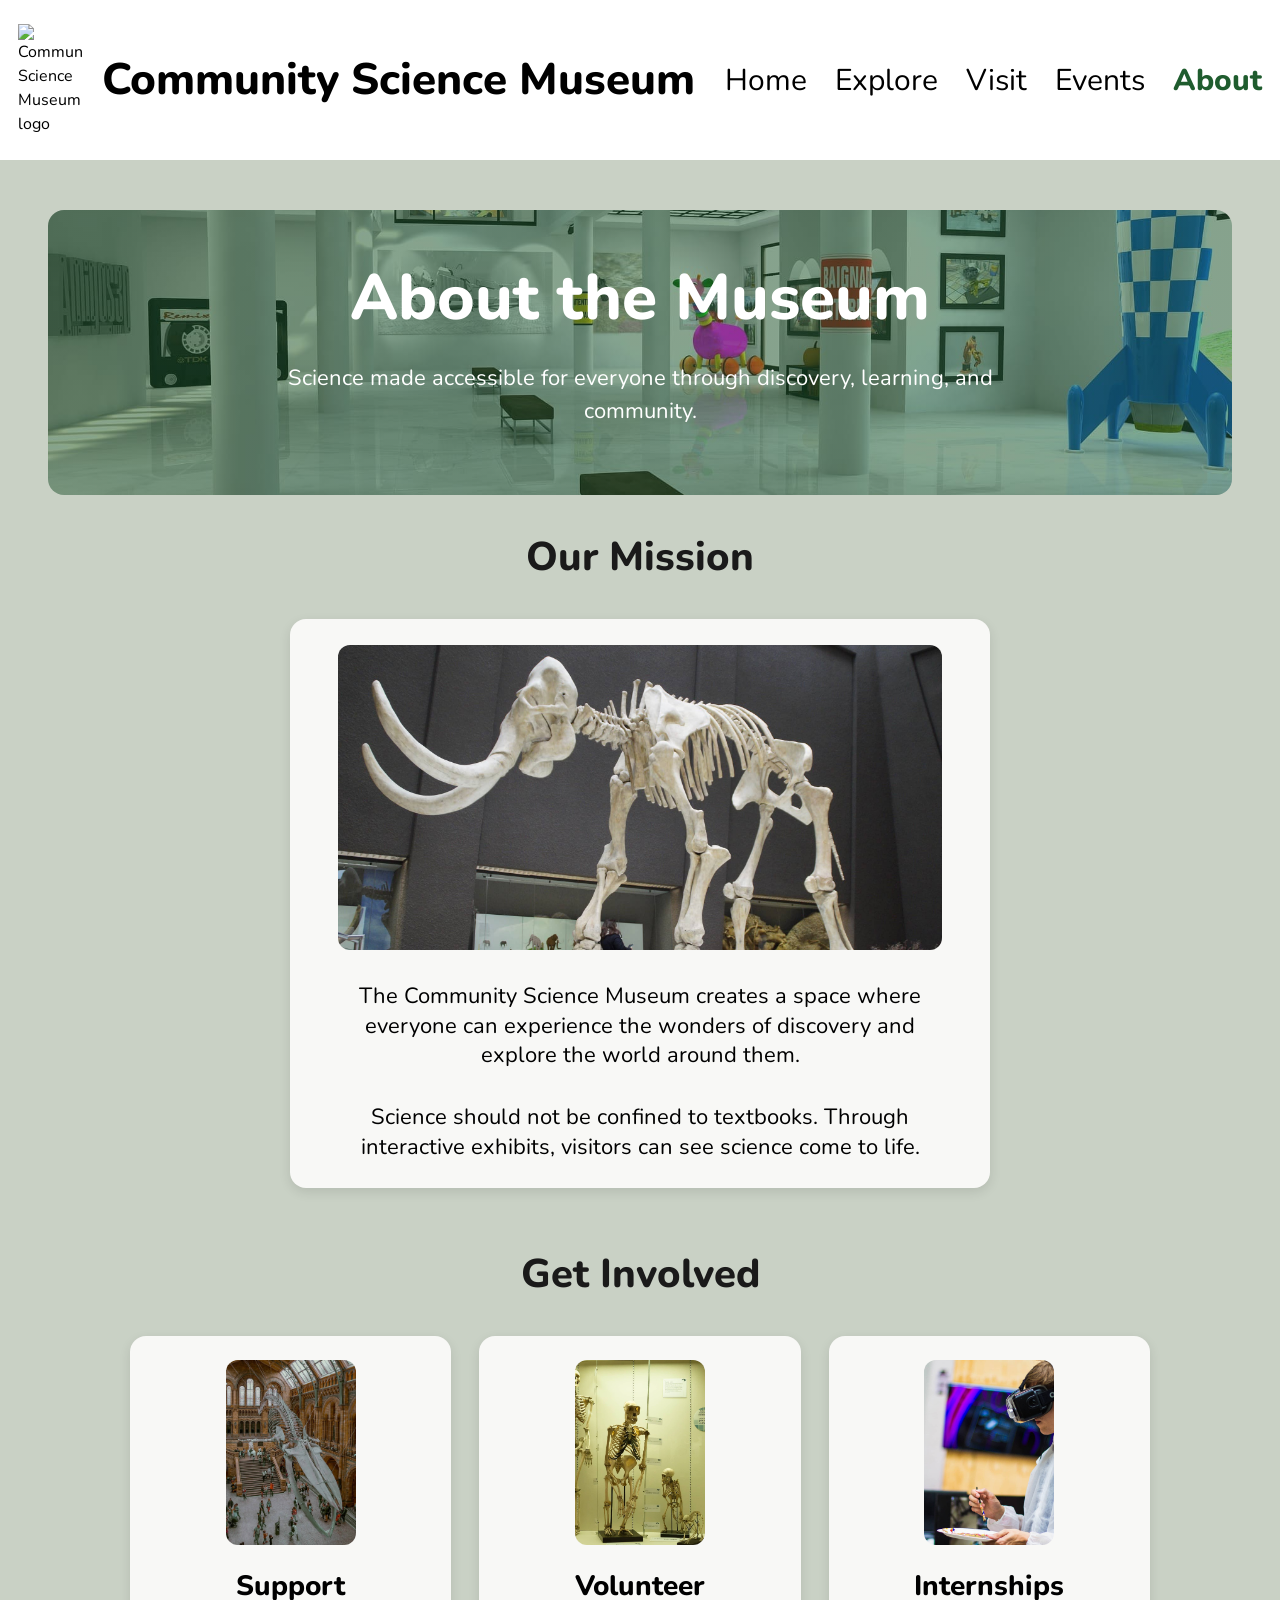
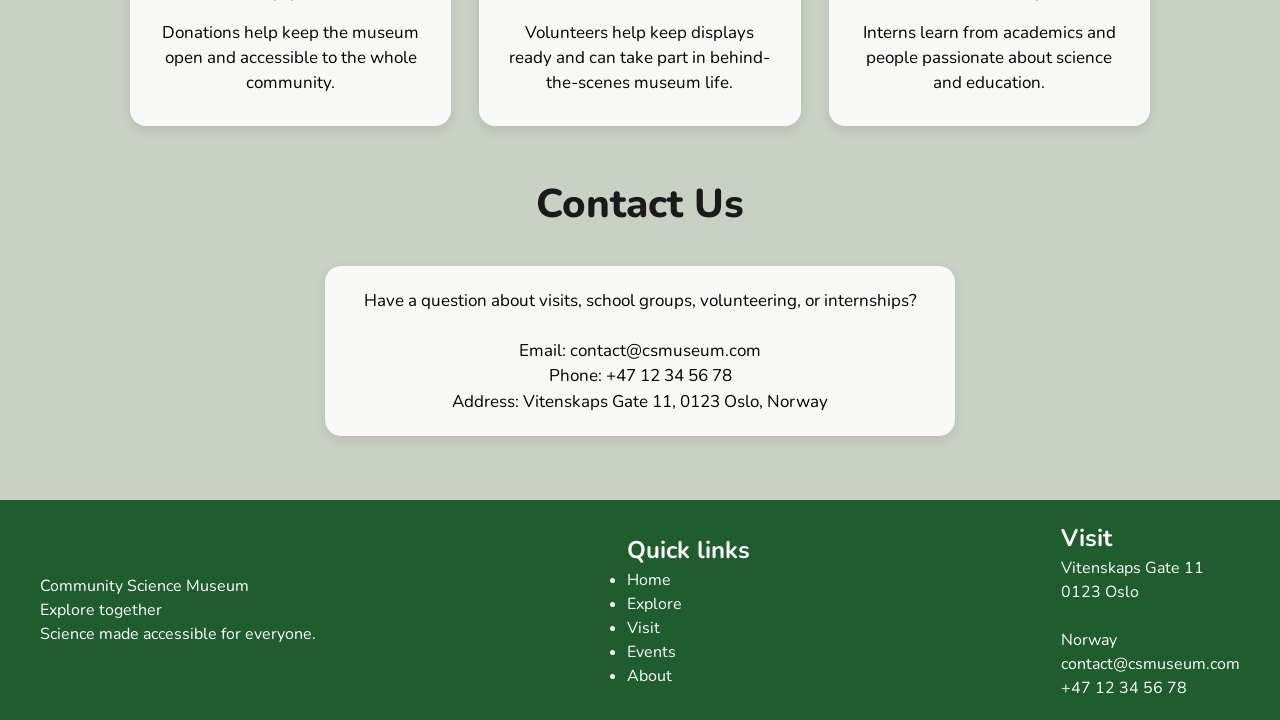
==== about.html @ 3aee5b89 "Create initial Community Science Museum website" ====
<!doctype html>
<html lang="en">
  <head>
    <meta charset="UTF-8" />

    <meta name="viewport" content="width=device-width, initial-scale=1.0" />

    <meta
      name="description"
      content="Learn about the Community Science Museum mission, how to get involved, and how to contact the museum."
    />

    <title>Community Science Museum | About</title>

    <link
      rel="icon"
      type="image/png"
      sizes="32x32"
      href="images/favicon-512x512.png"
    />

    <link rel="preconnect" href="https://fonts.googleapis.com" />
    <link rel="preconnect" href="https://fonts.gstatic.com" crossorigin />

    <link
      href="https://fonts.googleapis.com/css2?family=Nunito:wght@400;600;700;800&display=swap"
      rel="stylesheet"
    />

    <link rel="stylesheet" href="css/styles.css" />
  </head>

  <body>
    <div class="page-wrapper">
      <header class="site-header">
        <a
          href="index.html"
          class="logo-link"
          aria-label="Community Science Museum home"
        >
          <img
            class="logo"
            src="images/logo.jpg"
            alt="Community Science Museum logo"
          />
          <span class="site-name">Community Science Museum</span>
        </a>

        <nav class="site-nav" aria-label="Main navigation">
          <a href="index.html">Home</a>
          <a href="explore.html">Explore</a>
          <a href="visit.html">Visit</a>
          <a href="events.html">Events</a>
          <a href="about.html" class="active">About</a>
        </nav>
      </header>

      <main>
        <section class="hero about-hero">
          <div class="hero-content">
            <h1>About the Museum</h1>
            <p>
              Science made accessible for everyone through discovery, learning,
              and community.
            </p>
          </div>
        </section>

        <section class="section about-section">
          <h2>Our Mission</h2>

          <div class="mission-card">
            <img
              src="images/MAMMOTH.jpg"
              alt="Woolly mammoth skeleton on display in a museum"
              class="mission-image"
            />

            <div class="mission-content">
              <p>
                The Community Science Museum creates a space where everyone can
                experience the wonders of discovery and explore the world around
                them.
              </p>

              <p>
                Science should not be confined to textbooks. Through interactive
                exhibits, visitors can see science come to life.
              </p>
            </div>
          </div>
        </section>

        <section class="section about-section">
          <h2>Get Involved</h2>

          <div class="card-grid involved-grid">
            <article class="card involved-card">
              <img
                src="images/MUSEUM.jpg"
                alt="Large dinosaur skeleton inside a museum hall"
                class="involved-image"
              />
              <h3>Support</h3>
              <p>
                Donations help keep the museum open and accessible to the whole
                community.
              </p>
            </article>

            <article class="card involved-card">
              <img
                src="images/VOLUNTEER.jpg"
                alt="Museum skeleton display in an exhibition room"
                class="involved-image"
              />
              <h3>Volunteer</h3>
              <p>
                Volunteers help keep displays ready and can take part in
                behind-the-scenes museum life.
              </p>
            </article>

            <article class="card involved-card">
              <img
                src="images/INTERN.jpg"
                alt="Young person using virtual reality equipment"
                class="involved-image"
              />
              <h3>Internships</h3>
              <p>
                Interns learn from academics and people passionate about science
                and education.
              </p>
            </article>
          </div>
        </section>

        <section class="section contact-section">
          <h2>Contact Us</h2>

          <div class="contact-card">
            <p>
              Have a question about visits, school groups, volunteering, or
              internships?
            </p>

            <p>
              Email: contact@csmuseum.com<br />
              Phone: +47 12 34 56 78<br />
              Address: Vitenskaps Gate 11, 0123 Oslo, Norway
            </p>
          </div>
        </section>
      </main>

      <footer class="site-footer">
        <div>
          <p>Community Science Museum</p>
          <p>Explore together</p>
          <p>Science made accessible for everyone.</p>
        </div>

        <div>
          <h2>Quick links</h2>
          <ul>
            <li><a href="index.html">Home</a></li>
            <li><a href="explore.html">Explore</a></li>
            <li><a href="visit.html">Visit</a></li>
            <li><a href="events.html">Events</a></li>
            <li><a href="about.html">About</a></li>
          </ul>
        </div>

        <div>
          <h2>Visit</h2>
          <p>Vitenskaps Gate 11</p>
          <p>0123 Oslo</p>
          <br />
          <p>Norway</p>
          <p>contact@csmuseum.com</p>
          <p>+47 12 34 56 78</p>
        </div>
      </footer>
    </div>
  </body>
</html>
---- css/styles.css ----
/* Global reset and base styles */
* {
  margin: 0;
  padding: 0;
  box-sizing: border-box;
}

html {
  min-height: 100%;
  overflow-y: scroll;
}

html,
body {
  min-height: 100%;
  overflow-x: hidden;
}

body {
  min-height: 100vh;
  font-family: "Nunito", sans-serif;
  background: #f8f8f6;
  line-height: 1.5;
}

a {
  color: inherit;
  text-decoration: none;
}

img {
  max-width: 100%;
}

/* Page layout */
.page-wrapper {
  width: 100%;
  max-width: 1440px;
  min-height: 100vh;
  margin: 0 auto;
  background: #c9d1c5;

  display: flex;
  flex-direction: column;
}

main {
  flex: 1;
}

/* Header and navigation */
.site-header {
  background: #ffffff;
  display: flex;
  justify-content: space-between;
  align-items: center;
  padding: 24px 18px;
}

.logo-link {
  display: flex;
  align-items: center;
  gap: 20px;
}

.logo {
  width: 64px;
  height: auto;
}

.site-name {
  font-size: 44px;
  font-weight: 800;
  color: #000000;
}

.site-nav {
  display: flex;
  gap: 28px;
  font-size: 30px;
}

.site-nav a {
  color: #000000;
  font-weight: 400;
  position: relative;
  transition:
    color 0.2s ease,
    background-color 0.2s ease,
    border-color 0.2s ease;
}

.site-nav a:hover {
  color: #1f5c2e;
}

.site-nav a.active {
  color: #1f5c2e;
  font-weight: 800;
}

.site-nav a::after {
  content: "";
  position: absolute;
  left: 0;
  bottom: -6px;
  width: 0;
  height: 3px;
  background: #1f5c2e;
  border-radius: 999px;
  transition: width 0.2s ease;
}

.site-nav a:hover::after {
  width: 100%;
}

/* Footer */
.site-footer {
  display: flex;
  justify-content: space-between;
  align-items: center;
  padding: 20px 40px;
  background: #1f5c2e;
  color: #ffffff;
}

/* Sections */
.section {
  padding: 64px 48px;
}

.section h2 {
  margin-bottom: 32px;
  text-align: center;
  font-size: 40px;
  font-weight: 800;
  color: #1a1a1a;
}

/* Buttons */
.button {
  display: inline-block;
  width: fit-content;
  padding: 12px 24px;
  border-radius: 8px;
  font-weight: 700;
  text-align: center;
  transition:
    color 0.2s ease,
    background-color 0.2s ease,
    border-color 0.2s ease;
}

.button-primary {
  background: #3fa34d;
  color: #ffffff;
}

.button-primary:hover {
  background: #1f5c2e;
}

.button-secondary {
  background: #f8f8f6;
  color: #3fa34d;
  border: 1px solid #3fa34d;
}

.button-secondary:hover {
  background: #3fa34d;
  color: #ffffff;
}

/* Focus states */
.site-nav a:focus-visible,
.button:focus-visible,
.logo-link:focus-visible,
.site-footer a:focus-visible {
  outline: 3px solid #101826;
  outline-offset: 4px;
  border-radius: 6px;
}

.hero .button:focus-visible,
.hero a:focus-visible {
  outline: 3px solid #ffffff;
  outline-offset: 4px;
}

/* Hero sections */
.hero {
  width: calc(100% - 96px);
  max-width: 1330px;
  height: 285px;
  margin: 50px auto 0;
  padding: 64px 48px;

  display: flex;
  align-items: center;
  justify-content: center;

  text-align: center;
  color: #ffffff;
  position: relative;
  overflow: hidden;
  border-radius: 16px;
}

.home-hero {
  background:
    linear-gradient(rgba(0, 0, 0, 0.52), rgba(0, 0, 0, 0.52)),
    url("../images/HERO-HEADER.jpg") center / cover no-repeat;
}

.explore-hero {
  background:
    linear-gradient(rgba(0, 0, 0, 0.52), rgba(0, 0, 0, 0.52)),
    url("../images/EXHIBIT.jpg") center / cover no-repeat;
}

.hero-content {
  max-width: 760px;
}

.hero h1 {
  font-size: 64px;
  font-weight: 800;
  margin-bottom: 16px;
}

.hero p {
  font-size: 22px;
  margin-bottom: 28px;
}

/* Cards */
.card-grid {
  display: grid;
  grid-template-columns: repeat(3, 1fr);
  gap: 28px;
}

.card,
.feature-card {
  background: #f8f8f6;
  border-radius: 16px;
  box-shadow: 0 4px 12px rgba(0, 0, 0, 0.1);
}

.card {
  min-height: 260px;
  padding: 32px 24px;

  display: flex;
  flex-direction: column;
  justify-content: space-between;
  align-items: center;
  text-align: center;
}

.card h3 {
  font-size: 26px;
  font-weight: 800;
  margin-bottom: 16px;
}

.card p {
  font-size: 18px;
  line-height: 1.5;
  margin-bottom: 24px;
}

/* Feature card */
.feature-card {
  display: grid;
  grid-template-columns: 1fr 1fr;
  gap: 32px;
  padding: 32px;
  align-items: center;
}

.feature-image {
  width: 100%;
  border-radius: 12px;
  display: block;
}

.feature-content {
  display: flex;
  flex-direction: column;
  align-items: flex-start;
  text-align: left;
}

.feature-content h2 {
  text-align: left;
  margin-bottom: 16px;
}

.feature-content .button-primary {
  align-self: center;
  margin-top: 12px;
}

/* Explore page image cards */
.image-card {
  justify-content: flex-start;
}

.card-image {
  width: 129px;
  height: 183px;
  object-fit: cover;
  border-radius: 12px;
  margin-bottom: 18px;
}

/* Exhibition cards */
.exhibition-grid {
  max-width: 900px;
  margin: 0 auto;

  display: grid;
  grid-template-columns: repeat(5, 150px);
  justify-content: center;
  column-gap: 30px;
  row-gap: 32px;
}

.exhibition-card {
  width: 150px;
  min-height: 150px;
  padding: 20px 14px;
}

.exhibition-card h3 {
  font-size: 16px;
  line-height: 1.2;
  margin-bottom: 14px;
}

.exhibition-card p {
  font-size: 12px;
  line-height: 1.35;
  margin-bottom: 0;
}

.exhibition-grid .exhibition-card:nth-child(1) {
  grid-column: 1 / 2;
}

.exhibition-grid .exhibition-card:nth-child(2) {
  grid-column: 3 / 4;
}

.exhibition-grid .exhibition-card:nth-child(3) {
  grid-column: 5 / 6;
}

.exhibition-grid .exhibition-card:nth-child(4) {
  grid-column: 2 / 3;
}

.exhibition-grid .exhibition-card:nth-child(5) {
  grid-column: 4 / 5;
}

/* Visit page */
.visit-hero {
  background:
    linear-gradient(rgba(0, 0, 0, 0.52), rgba(0, 0, 0, 0.52)),
    url("../images/SCIENCE.jpg") center / cover no-repeat;
}

.visit-grid {
  max-width: 1060px;
  margin: 0 auto;

  display: grid;
  grid-template-columns: repeat(3, 1fr);
  gap: 40px 96px;
}

.visit-card {
  min-height: 260px;
  padding: 30px 24px;
  justify-content: flex-start;
}

.visit-card h3 {
  font-size: 26px;
  margin-bottom: 16px;
}

.visit-card p {
  font-size: 18px;
  line-height: 1.45;
  margin-bottom: 0;
}

/* Events page */
.events-hero {
  background:
    linear-gradient(rgba(0, 0, 0, 0.52), rgba(0, 0, 0, 0.52)),
    url("../images/SCIENTIST.jpg") center / cover no-repeat;
}

.events-grid {
  max-width: 1150px;
  margin: 0 auto;

  display: grid;
  grid-template-columns: repeat(5, 180px);
  justify-content: center;
  column-gap: 52px;
  row-gap: 40px;
}

.event-card {
  width: 180px;
  min-height: 235px;
  padding: 26px 20px;
  justify-content: flex-start;
}

.event-card h3 {
  font-size: 26px;
  line-height: 1.25;
  margin-bottom: 18px;
}

.event-card p {
  font-size: 16px;
  line-height: 1.4;
  margin-bottom: 0;
}

.events-grid .event-card:nth-child(1) {
  grid-column: 1 / 2;
}

.events-grid .event-card:nth-child(2) {
  grid-column: 3 / 4;
}

.events-grid .event-card:nth-child(3) {
  grid-column: 5 / 6;
}

.events-grid .event-card:nth-child(4) {
  grid-column: 2 / 3;
}

.events-grid .event-card:nth-child(5) {
  grid-column: 4 / 5;
}

/* About page */
.about-hero {
  background:
    linear-gradient(rgba(31, 92, 46, 0.48), rgba(31, 92, 46, 0.48)),
    url("../images/1000-EXHIBITS.jpg") center / cover no-repeat;
}

.about-section {
  padding-top: 32px;
  padding-bottom: 24px;
}

.mission-card {
  max-width: 1140px;
  margin: 0 auto;
  padding: 26px 48px;

  display: grid;
  grid-template-columns: 1fr 1fr;
  gap: 60px;
  align-items: center;

  background: #f8f8f6;
  border-radius: 16px;
  box-shadow: 0 4px 12px rgba(0, 0, 0, 0.1);
}

.mission-image {
  width: 100%;
  height: 305px;
  object-fit: cover;
  border-radius: 12px;
  display: block;
}

.mission-content p {
  font-size: 24px;
  line-height: 1.35;
  margin-bottom: 32px;
}

.mission-content p:last-child {
  margin-bottom: 0;
}

.involved-grid {
  max-width: 1020px;
  margin: 0 auto;
  gap: 90px;
}

.involved-card {
  min-height: 390px;
  padding: 24px 24px 28px;
  justify-content: flex-start;
}

.involved-image {
  width: 130px;
  height: 185px;
  object-fit: cover;
  border-radius: 12px;
  margin-bottom: 20px;
}

.involved-card h3 {
  font-size: 28px;
  margin-bottom: 14px;
}

.involved-card p {
  font-size: 17px;
  line-height: 1.45;
  margin-bottom: 0;
}

.contact-section {
  padding-top: 24px;
}

.contact-card {
  max-width: 630px;
  margin: 0 auto;
  padding: 22px 32px;

  text-align: center;
  background: #f8f8f6;
  border-radius: 16px;
  box-shadow: 0 4px 12px rgba(0, 0, 0, 0.1);
}

.contact-card p {
  font-size: 17px;
  line-height: 1.5;
  margin-bottom: 24px;
}

.contact-card p:last-child {
  margin-bottom: 0;
}

/* Tablet */
@media (max-width: 1000px) {
  .site-header {
    flex-direction: column;
    gap: 16px;
  }

  .site-name {
    font-size: 36px;
  }

  .site-nav {
    font-size: 24px;
  }

  .exhibition-grid {
    grid-template-columns: repeat(5, 120px);
    column-gap: 24px;
  }

  .exhibition-card {
    width: 120px;
    min-height: 130px;
  }

  .exhibition-card h3 {
    font-size: 14px;
  }

  .exhibition-card p {
    font-size: 10px;
  }
}

.mission-card {
  grid-template-columns: 1fr;
  max-width: 700px;
  gap: 32px;
}

.mission-content {
  text-align: center;
}

.mission-content p {
  font-size: 22px;
}

.involved-grid {
  gap: 28px;
}

/* Mobile */
@media (max-width: 750px) {
  .page-wrapper,
  main {
    width: 100%;
    max-width: 100%;
  }

  .site-header {
    flex-direction: column;
    align-items: center;
    padding: 16px 12px;
  }

  .logo-link {
    justify-content: center;
    gap: 8px;
  }

  .logo {
    width: 42px;
    flex-shrink: 0;
  }

  .site-name {
    font-size: 28px;
    line-height: 1.1;
    text-align: center;
  }

  .site-nav {
    justify-content: center;
    flex-wrap: wrap;
    gap: 12px;
    font-size: 16px;
  }

  .hero {
    width: 100%;
    height: auto;
    min-height: 360px;
    margin: 0;
    border-radius: 0;
    padding: 56px 16px;
  }

  .hero h1 {
    font-size: 38px;
    line-height: 1.1;
  }

  .hero p {
    font-size: 18px;
    line-height: 1.4;
  }

  .section {
    padding: 32px 16px;
  }

  .section h2 {
    font-size: 28px;
    line-height: 1.2;
  }

  .card-grid {
    grid-template-columns: 1fr;
    gap: 28px;
  }

  .card {
    width: 100%;
    max-width: 320px;
    margin: 0 auto;
    text-align: center;
  }

  .card .button,
  .card a {
    align-self: center;
  }

  .feature-card {
    display: flex;
    flex-direction: column;
    align-items: center;
    text-align: center;

    width: 100%;
    padding: 24px;
  }

  .feature-image {
    width: 100%;
    max-width: 500px;
    margin: 0 auto;
  }

  .feature-content {
    width: 100%;
    align-items: center;
    text-align: center;
  }

  .feature-content h2 {
    text-align: center;
  }

  .feature-content .button,
  .feature-content a,
  .feature-content .button-primary {
    align-self: center;
  }

  .exhibition-grid {
    grid-template-columns: 1fr;
    max-width: 220px;
    row-gap: 24px;
  }

  .exhibition-card,
  .exhibition-grid .exhibition-card:nth-child(1),
  .exhibition-grid .exhibition-card:nth-child(2),
  .exhibition-grid .exhibition-card:nth-child(3),
  .exhibition-grid .exhibition-card:nth-child(4),
  .exhibition-grid .exhibition-card:nth-child(5) {
    grid-column: auto;
    width: 180px;
    min-height: 150px;
    margin: 0 auto;
  }
  .mission-card {
    grid-template-columns: 1fr;
    padding: 24px;
    gap: 24px;
  }

  .mission-image {
    height: 220px;
  }

  .mission-content {
    text-align: center;
  }

  .mission-content p {
    font-size: 18px;
    line-height: 1.45;
    margin-bottom: 20px;
  }

  .involved-grid {
    grid-template-columns: 1fr;
    max-width: 320px;
    gap: 28px;
  }

  .involved-card {
    min-height: 360px;
  }

  .contact-card {
    max-width: 320px;
    padding: 22px 20px;
  }

  .site-footer {
    flex-direction: column;
    align-items: flex-start;
    gap: 24px;
    padding: 24px;
  }
}
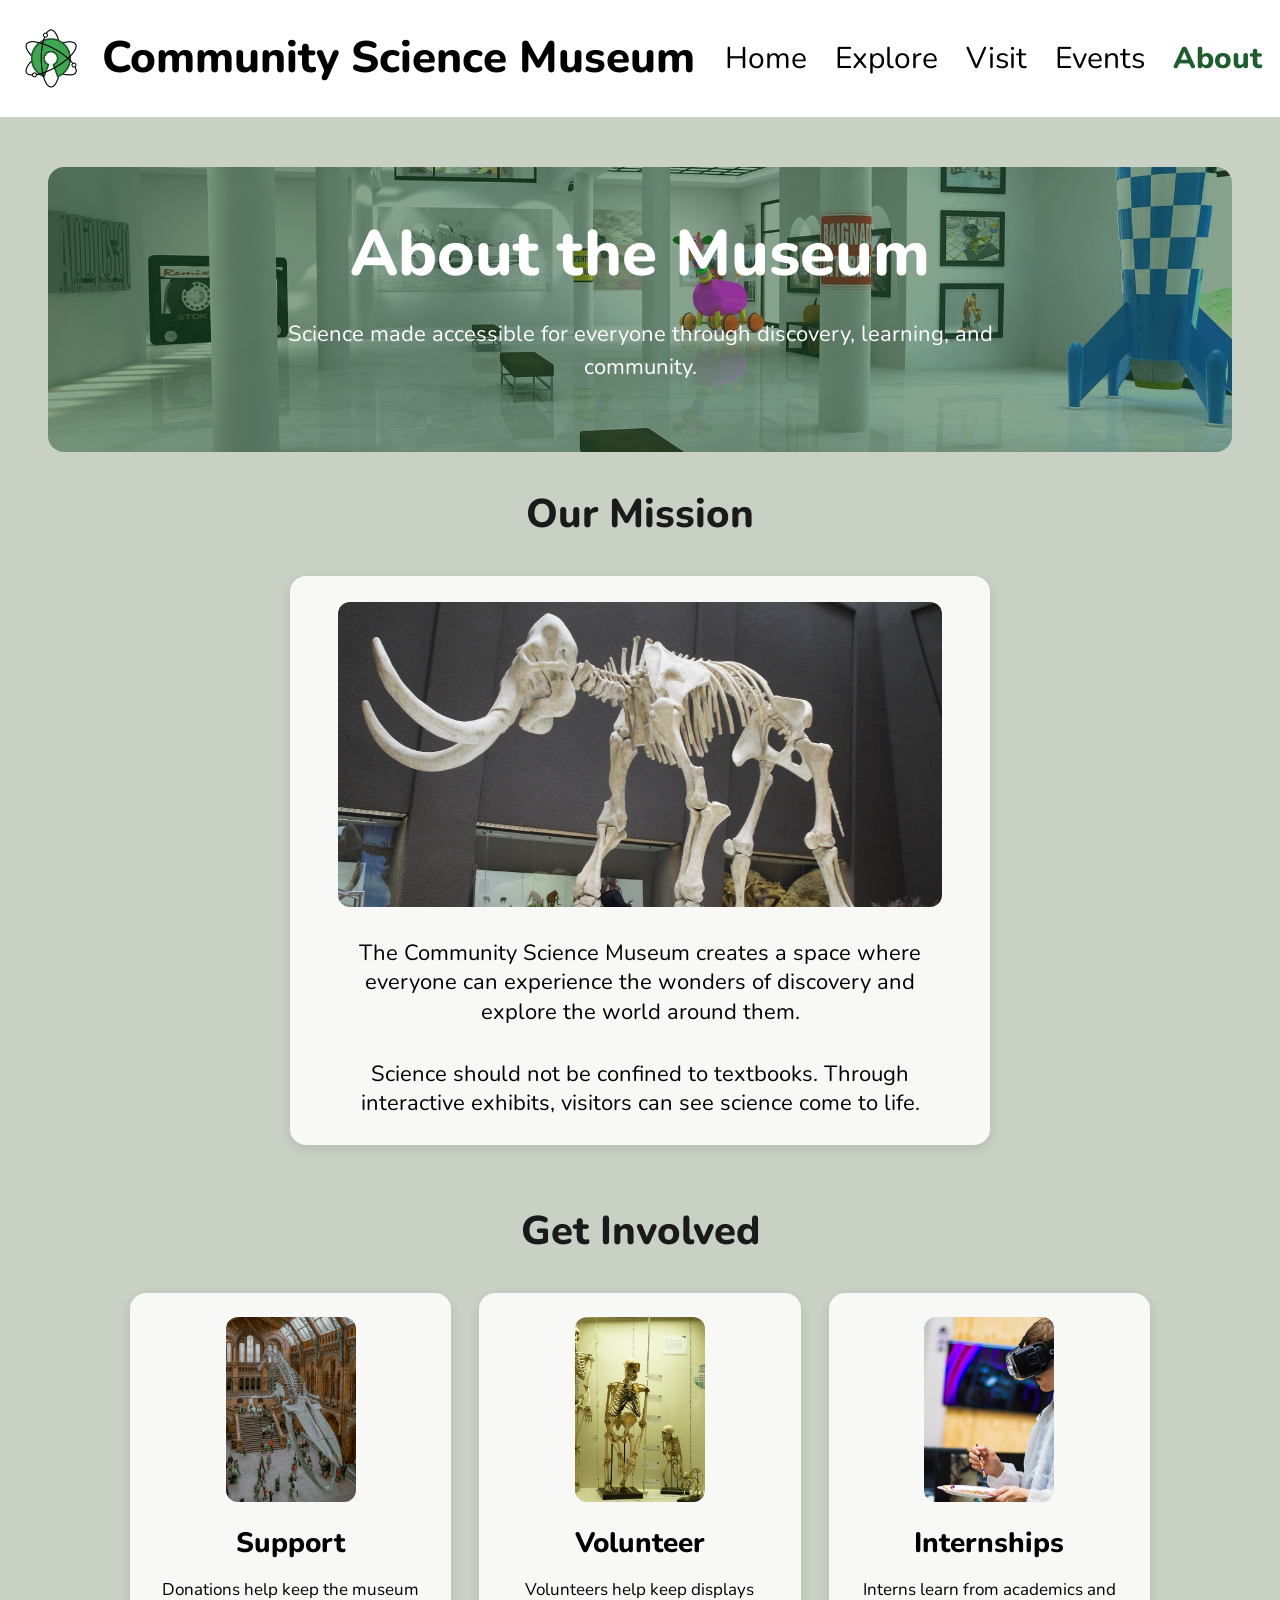
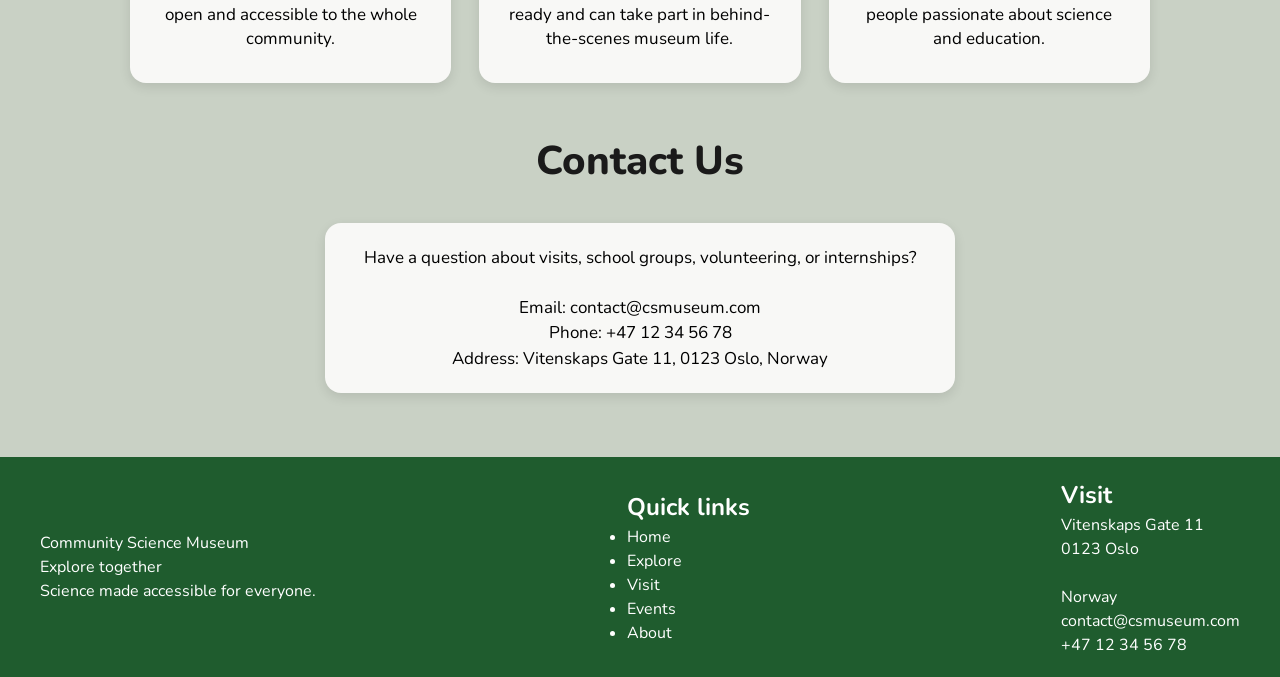
==== commit c817ff79: "add logo git pages fix" ====
--- a/about.html
+++ b/about.html
@@ -40,7 +40,7 @@
         >
           <img
             class="logo"
-            src="images/logo.jpg"
+            src="images/LOGO.jpg"
             alt="Community Science Museum logo"
           />
           <span class="site-name">Community Science Museum</span>
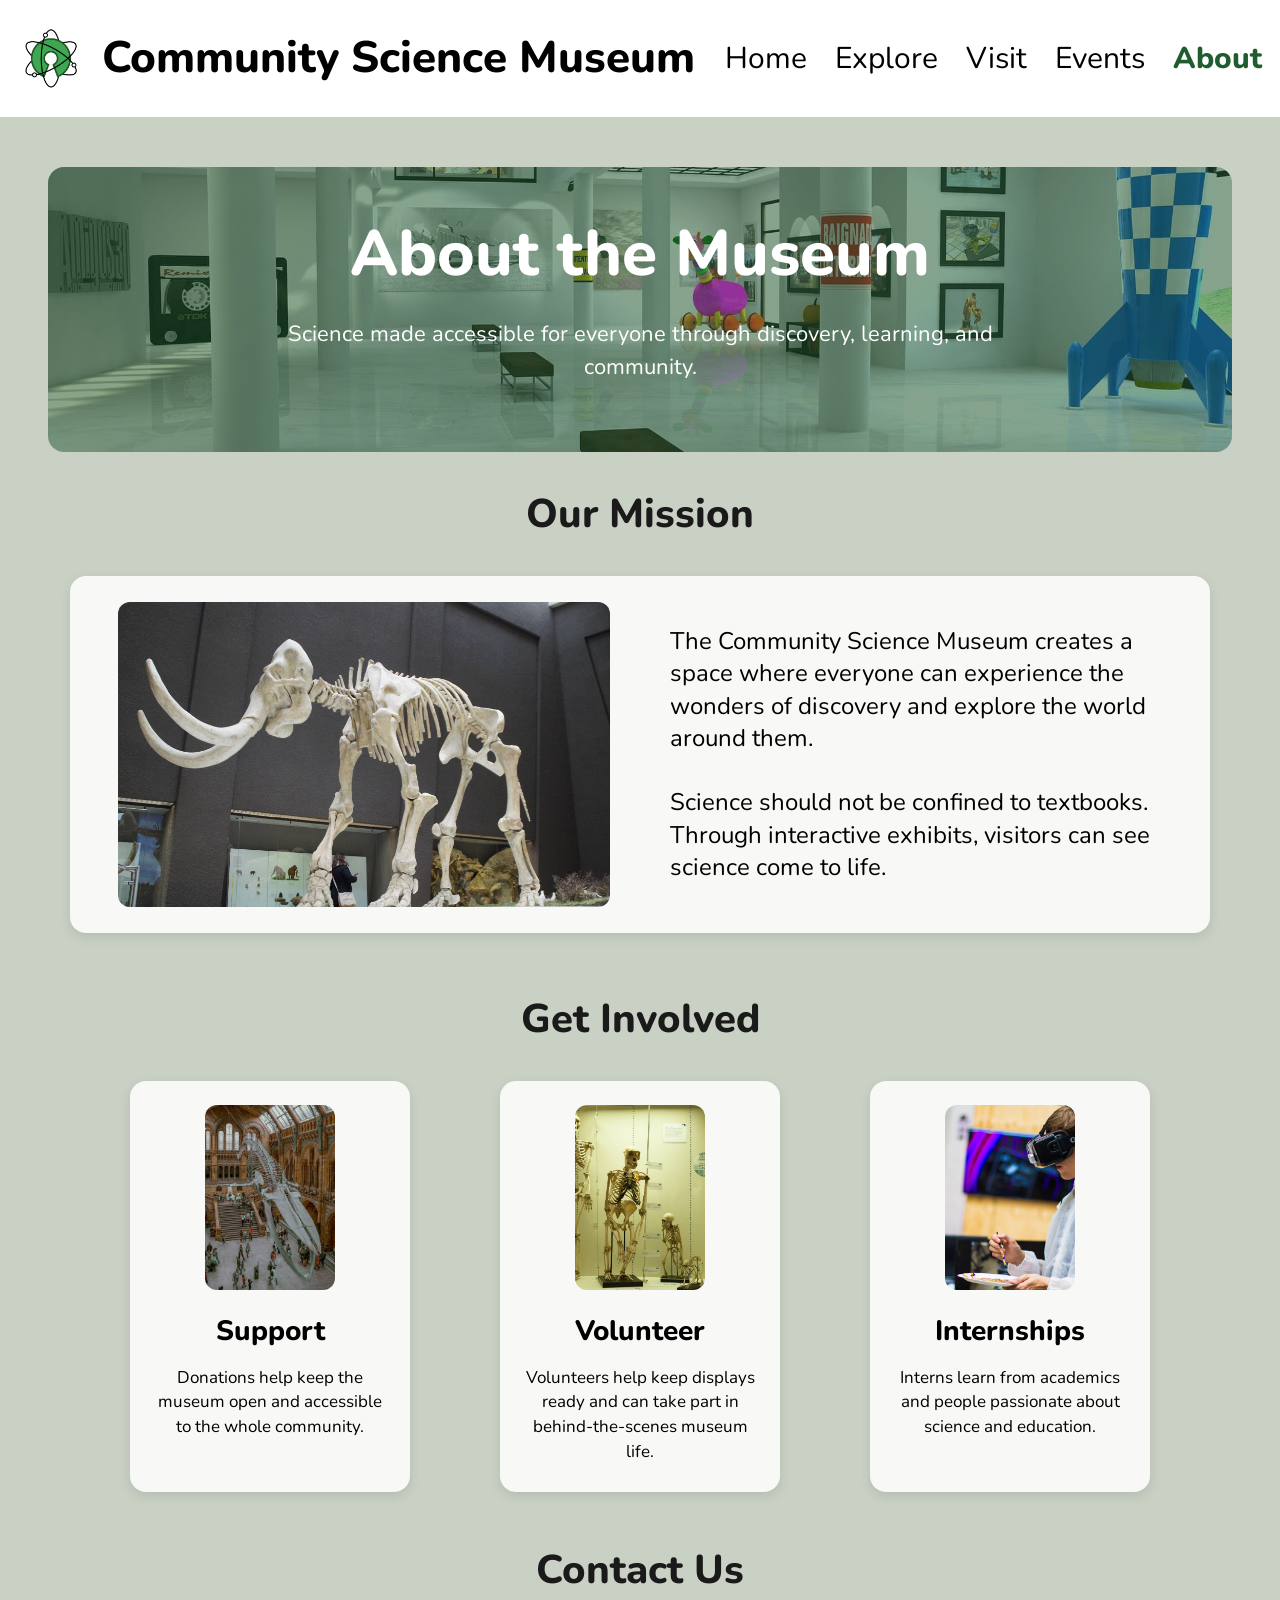
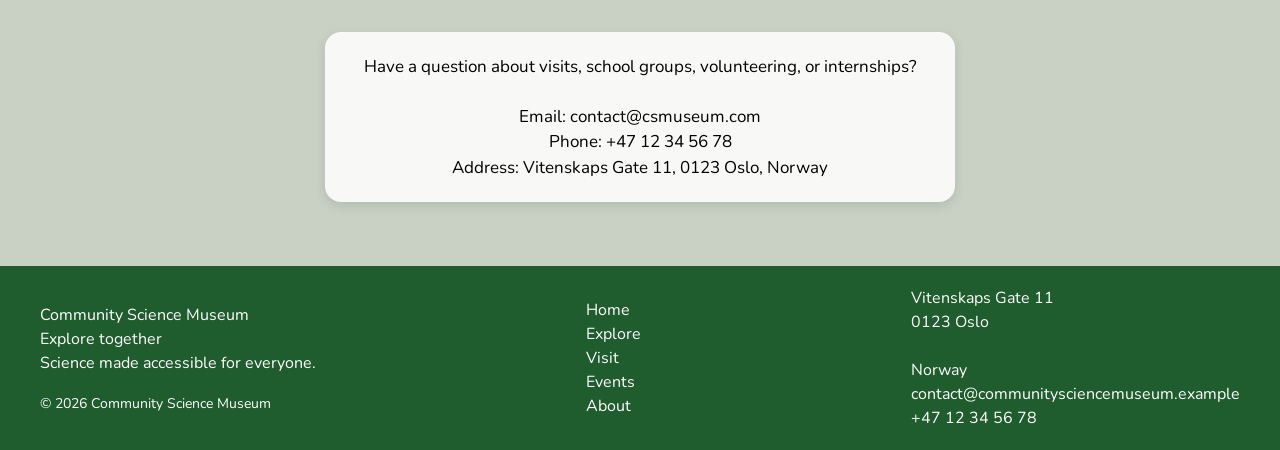
==== commit 66216918: "Footer cleanup + add copyright" ====
--- a/about.html
+++ b/about.html
@@ -159,10 +159,10 @@
           <p>Community Science Museum</p>
           <p>Explore together</p>
           <p>Science made accessible for everyone.</p>
+          <p class="footer-copy">&copy; 2026 Community Science Museum</p>
         </div>
 
         <div>
-          <h2>Quick links</h2>
           <ul>
             <li><a href="index.html">Home</a></li>
             <li><a href="explore.html">Explore</a></li>
@@ -173,12 +173,11 @@
         </div>
 
         <div>
-          <h2>Visit</h2>
           <p>Vitenskaps Gate 11</p>
           <p>0123 Oslo</p>
           <br />
           <p>Norway</p>
-          <p>contact@csmuseum.com</p>
+          <p>contact@communitysciencemuseum.example</p>
           <p>+47 12 34 56 78</p>
         </div>
       </footer>
--- a/css/styles.css
+++ b/css/styles.css
@@ -123,6 +123,15 @@
   padding: 20px 40px;
   background: #1f5c2e;
   color: #ffffff;
+}
+
+.site-footer ul {
+  list-style: none;
+}
+
+.footer-copy {
+  margin-top: 18px;
+  font-size: 14px;
 }
 
 /* Sections */
@@ -153,22 +162,22 @@
 }
 
 .button-primary {
-  background: #3fa34d;
+  background: #1f5c2e;
   color: #ffffff;
 }
 
 .button-primary:hover {
-  background: #1f5c2e;
+  background: #2f7d3f;
 }
 
 .button-secondary {
   background: #f8f8f6;
-  color: #3fa34d;
-  border: 1px solid #3fa34d;
+  color: #1f5c2e;
+  border: 1px solid #1f5c2e;
 }
 
 .button-secondary:hover {
-  background: #3fa34d;
+  background: #1f5c2e;
   color: #ffffff;
 }
 
@@ -558,7 +567,7 @@
 }
 
 /* Tablet */
-@media (max-width: 1000px) {
+@media (max-width: 1100px) {
   .site-header {
     flex-direction: column;
     gap: 16px;
@@ -589,26 +598,54 @@
   .exhibition-card p {
     font-size: 10px;
   }
-}
-
-.mission-card {
-  grid-template-columns: 1fr;
-  max-width: 700px;
-  gap: 32px;
-}
-
-.mission-content {
-  text-align: center;
-}
-
-.mission-content p {
-  font-size: 22px;
-}
-
-.involved-grid {
-  gap: 28px;
-}
-
+
+  .mission-card {
+    grid-template-columns: 1fr;
+    max-width: 700px;
+    gap: 32px;
+  }
+
+  .mission-content {
+    text-align: center;
+  }
+
+  .mission-content p {
+    font-size: 22px;
+  }
+
+  .involved-grid {
+    gap: 28px;
+  }
+
+  .visit-grid {
+    max-width: 720px;
+    grid-template-columns: repeat(2, 1fr);
+    gap: 32px;
+  }
+
+  .visit-card {
+    min-height: 230px;
+  }
+
+  .events-grid {
+    grid-template-columns: repeat(5, 140px);
+    column-gap: 28px;
+  }
+
+  .event-card {
+    width: 140px;
+    min-height: 220px;
+    padding: 22px 14px;
+  }
+
+  .event-card h3 {
+    font-size: 20px;
+  }
+
+  .event-card p {
+    font-size: 14px;
+  }
+}
 /* Mobile */
 @media (max-width: 750px) {
   .page-wrapper,
@@ -775,6 +812,37 @@
     padding: 22px 20px;
   }
 
+  .visit-grid {
+    grid-template-columns: 1fr;
+    gap: 28px;
+    max-width: 320px;
+    margin: 0 auto;
+  }
+
+  .visit-card {
+    width: 100%;
+    min-height: 220px;
+  }
+
+  .events-grid {
+    grid-template-columns: 1fr;
+    max-width: 260px;
+    row-gap: 28px;
+    margin: 0 auto;
+  }
+
+  .event-card,
+  .events-grid .event-card:nth-child(1),
+  .events-grid .event-card:nth-child(2),
+  .events-grid .event-card:nth-child(3),
+  .events-grid .event-card:nth-child(4),
+  .events-grid .event-card:nth-child(5) {
+    grid-column: auto;
+    width: 220px;
+    min-height: 220px;
+    margin: 0 auto;
+  }
+
   .site-footer {
     flex-direction: column;
     align-items: flex-start;
